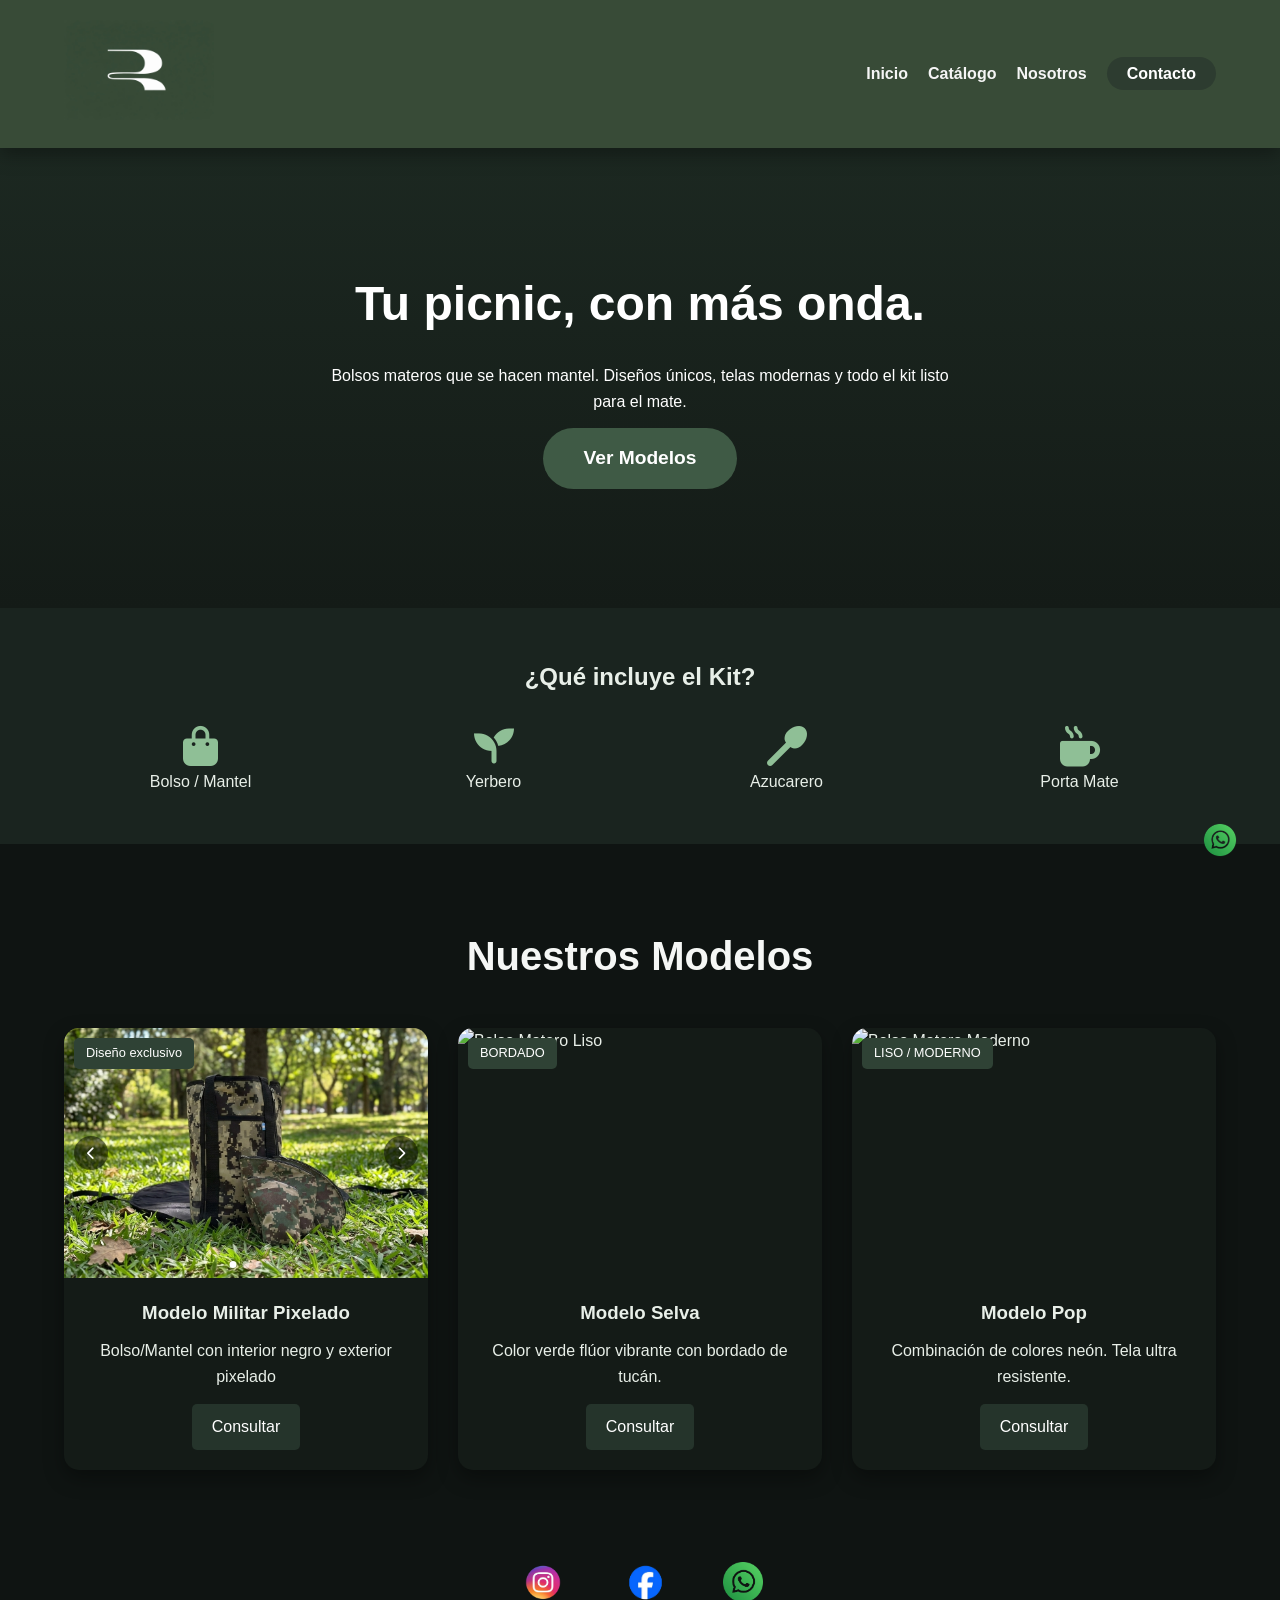
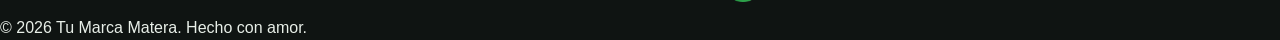
==== index.html @ 021b2798 "cambios de zoom" ====
﻿<!DOCTYPE html>
<html lang="es">
<head>
    <meta charset="UTF-8">
    <meta name="viewport" content="width=device-width, initial-scale=1.0">
    <title>Ruma | Diseño que acompapña ✨</title>
    <link rel="stylesheet" href="style.css">
    <link rel="icon" type="image/jpeg" href="img/RumaLogoCorto.jpeg">
    <link rel="stylesheet" href="https://cdnjs.cloudflare.com/ajax/libs/font-awesome/6.0.0/css/all.min.css">
</head>
<body>

    <!-- NAVBAR -->
    <nav class="navbar">
        <div class="logo"><img src="img/RumaLogoCorto.jpeg" alt="Ruma Logo"></div>
        <ul class="nav-links">
            <li><a href="#inicio">Inicio</a></li>
            <li><a href="#catalogo">Catálogo</a></li>
            <li><a href="nosotros.html">Nosotros</a></li>
            <li><a href="https://wa.me/5493834251613" class="btn-contact" target="_blank">Contacto</a></li>
        </ul>
    </nav>

    <!-- HERO -->
    <header id="inicio" class="hero">
        <div class="hero-content">
            <h1>Tu picnic, con más onda.</h1>
            <p>Bolsos materos que se hacen mantel. Diseños únicos, telas modernas y todo el kit listo para el mate.</p>
            <a href="#catalogo" class="btn-main">Ver Modelos</a>
           
        </div>
    </header>

    <!-- KIT INFO -->
    <section class="kit-info">
        <h2>¿Qué incluye el Kit?</h2>
        <div class="kit-grid">
            <div class="kit-item"><i class="fas fa-shopping-bag"></i><p>Bolso / Mantel</p></div>
            <div class="kit-item"><i class="fas fa-seedling"></i><p>Yerbero</p></div>
            <div class="kit-item"><i class="fas fa-spoon"></i><p>Azucarero</p></div>
            <div class="kit-item"><i class="fas fa-mug-hot"></i><p>Porta Mate</p></div>
        </div>
    </section>

    <!-- CATÁLOGO -->
    <section id="catalogo" class="catalog">
        <h2 class="section-title">Nuestros Modelos</h2>
        <div class="product-grid">
            
            <!-- PRODUCTO 1 -->
            <div class="card" data-detail="[Agrega aquí la información detallada del Modelo Aurora: medidas, materiales, colores, tiempos de entrega, etc.]">
                <div class="card-img card-slider" data-slider>
                    <div class="slider-track">
                         <img src="img/Gemini_Generated_Image_e2fsyye2fsyye2fs.png" alt="Detalle del modelo Aurora">
                        <img src="img/accesoriosBAn.jpeg" alt="Accesorios del modelo Aurora">
                        <img src="img/bolsoAccesoriosBan.jpeg" alt="Bolso con accesorios Aurora">

                     </div>
                    <button type="button" class="slider-btn slider-prev" aria-label="Imagen anterior">
                        <i class="fas fa-chevron-left" aria-hidden="true"></i>
                    </button>
                    <button type="button" class="slider-btn slider-next" aria-label="Siguiente imagen">
                        <i class="fas fa-chevron-right" aria-hidden="true"></i>
                    </button>
                    <div class="slider-dots" aria-hidden="true"></div>
                    <span class="tag">Diseño exclusivo </span>
                </div>
                <div class="card-info">
                    <h3>Modelo Militar Pixelado</h3>
                    <p>Bolso/Mantel con interior negro y exterior pixelado </p>
                    <a href="https://wa.me/5493834251613?text=Hola! Quiero info del Modelo Aurora" 
                       class="btn-card" target="_blank">Consultar</a>
                </div>
            </div>

            <!-- PRODUCTO 2 -->
            <div class="card" data-detail="[Agrega aquí la información detallada del Modelo Selva: medidas, materiales, colores, tiempos de entrega, etc.]">
                <div class="card-img">
                    <img src="tu-foto-2.jpg" alt="Bolso Matero Liso">
                    <span class="tag">BORDADO</span>
                </div>
                <div class="card-info">
                    <h3>Modelo Selva</h3>
                    <p>Color verde flúor vibrante con bordado de tucán.</p>
                    <a href="https://wa.me/5493834251613?text=Hola! Quiero info del Modelo Selva" 
                       class="btn-card" target="_blank">Consultar</a>
                </div>
            </div>

            <!-- PRODUCTO 3 -->
            <div class="card" data-detail="[Agrega aquí la información detallada del Modelo Pop: medidas, materiales, colores, tiempos de entrega, etc.]">
                <div class="card-img">
                    <img src="tu-foto-3.jpg" alt="Bolso Matero Moderno">
                    <span class="tag">LISO / MODERNO</span>
                </div>
                <div class="card-info">
                    <h3>Modelo Pop</h3>
                    <p>Combinación de colores neón. Tela ultra resistente.</p>
                    <a href="https://wa.me/5493834251613?text=Hola! Quiero info sobre su stock disponible" 
                       class="btn-card" target="_blank">Consultar</a>
                </div>
            </div>

        </div>
    </section>



    <!-- FOOTER -->
    <footer>
        <div class="social-links">
            <a href="#"><img class="instagram-icon" src="img/Instagram-removebg-preview.png" alt="Instagram"></a>
            <a href="https://www.facebook.com/share/1GMCWNMQ23/" target="_blank"><img class="facebook-icon" src="img/facebooklogo-removebg-preview.png" alt="Facebook"></a>
            <a href="https://wa.me/5493834251613" target="_blank">
                <img class="whatsapp-icon" src="img/whatsapp_logo_icon_186881-removebg-preview.png" alt="WhatsApp">
            </a>
        </div>
        <p>&copy; 2026 Tu Marca Matera. Hecho con amor.</p>
    </footer>

    <!-- WHATSAPP FLOTANTE -->
    <a href="https://wa.me/5493834251613" class="whatsapp-float" target="_blank">
        <img src="img/whatsapp_logo_icon_186881-removebg-preview.png" alt="WhatsApp">
    </a>

    <!-- MODAL CATÁLOGO -->
    <div id="catalogModal" class="catalog-modal" aria-hidden="true">
        <div class="catalog-modal-dialog" role="dialog" aria-modal="true" aria-labelledby="catalogModalTitle">
            <button type="button" class="catalog-modal-close" id="catalogModalClose" aria-label="Cerrar visor">
                <i class="fas fa-times" aria-hidden="true"></i>
            </button>

            <div class="catalog-modal-gallery">
                <button type="button" class="modal-nav modal-prev" id="modalPrev" aria-label="Imagen anterior">
                    <i class="fas fa-chevron-left" aria-hidden="true"></i>
                </button>

                <div class="modal-image-frame" id="modalImageFrame">
                    <img id="modalMainImage" src="" alt="">
                </div>

                <button type="button" class="modal-nav modal-next" id="modalNext" aria-label="Siguiente imagen">
                    <i class="fas fa-chevron-right" aria-hidden="true"></i>
                </button>
            </div>

            <div class="modal-thumbs" id="modalThumbs"></div>

            <div class="catalog-modal-info">
                <h3 id="catalogModalTitle"></h3>
                <p id="catalogModalDesc"></p>
                <p id="catalogModalDetail" class="modal-detail-text"></p>
            </div>
        </div>
    </div>

    <script src="script.js"></script>
</body>
</html>
---- style.css ----
/* Variables de Color (Cámbialas según tu logo) */
:root {
    --primario: #8fbf96;
    --secundario: #384b37;
    --oscuro: #0f1412;
    --blanco: #f5f7f5;
    --verdeClarito: #223128;
    --texto: #e8efe8;
    --muted: #b6c3b7;
    --borde: #2a3a30;
}

.social-links img.facebook-icon {
    width: 65px;
    height: 65px;
}
.social-links img.instagram-icon {
    width: 50px;
    height: 50px;
}
.social-links img.whatsapp-icon {
    width: 40px;
    height: 40px;
}


* {
    margin: 0;
    padding: 0;
    box-sizing: border-box;
    font-family: 'Segoe UI', Tahoma, Geneva, Verdana, sans-serif;
    scroll-behavior: smooth;
}

body {
    background-color: #0f1412;
    color: var(--texto);
    line-height: 1.6;
    animation: page-fade 0.6s ease-out;
}

/* Navegación */
.navbar {
    display: flex;
    justify-content: space-between;
    align-items: center;
    padding: 20px 5%;
    background: #384b37;
    box-shadow: 0 6px 18px rgba(0,0,0,0.35);
    position: sticky;
    top: 0;
    z-index: 1000;
    animation: slide-down 0.6s ease-out;
    transition: transform 0.3s ease, opacity 0.3s ease;
}

.navbar.nav-hidden {
    transform: translateY(-120%);
    opacity: 0;
}
.logo img {
    height: 100px;
    width: auto;
}

.nav-links {
    list-style: none;
    display: flex;
    gap: 20px;
}

.nav-links a {
    text-decoration: none;
    color: #f5f5f5;
    font-weight: bold;
    transition: color 0.2s ease, transform 0.2s ease;
}

.nav-links a:hover {
    color: #ffffff;
    transform: translateY(-2px);
}

.btn-contact {
    background: #2d3c30;
    color: #ffffff !important;
    padding: 8px 20px;
    border-radius: 20px;
    transition: transform 0.2s ease, box-shadow 0.2s ease;
}

.btn-contact:hover {
    transform: translateY(-2px);
    box-shadow: 0 8px 18px rgba(0,0,0,0.35);
}

/* Hero Section */
.hero {
    position: relative;
    height: 55vh;
    min-height: 320px;
    max-height: 460px;
    background: linear-gradient(180deg, #1c2821 0%, #141b17 100%);
    display: flex;
    align-items: center;
    justify-content: center;
    text-align: center;
    color: white;
    overflow: hidden;
}

.hero h1 { font-size: 3rem; margin-bottom: 20px; }

.hero-content {
    position: relative;
    z-index: 1;
    max-width: 760px;
    padding: 0 5%;
    animation: fade-up 0.8s ease-out;
}

.btn-main {
    display: inline-block;
    padding: 15px 40px;
    background: #3f5a45;
    color: #ffffff;
    text-decoration: none;
    border-radius: 50px;
    font-weight: bold;
    font-size: 1.2rem;
    margin-top: 14px;
    transition: transform 0.2s ease, box-shadow 0.2s ease;
}

.btn-main:hover {
    transform: translateY(-2px);
    box-shadow: 0 10px 24px rgba(0,0,0,0.4);
}

/* Kit Info */
.kit-info {
    padding: 50px 5%;
    text-align: center;
    background: #1a241f;
    animation: fade-up 0.8s ease-out;
}

.kit-grid {
    display: grid;
    grid-template-columns: repeat(auto-fit, minmax(150px, 1fr));
    gap: 20px;
    margin-top: 30px;
}

.kit-item i {
    font-size: 2.5rem;
    color: var(--primario);
}

/* Catálogo (Cards) */
.catalog { padding: 80px 5%; }
.section-title { text-align: center; margin-bottom: 40px; font-size: 2.5rem; color: var(--blanco); }

.product-grid {
    display: grid;
    grid-template-columns: repeat(auto-fit, minmax(280px, 1fr));
    gap: 30px;
}

.card {
    background: #141b17;
    border-radius: 15px;
    overflow: hidden;
    box-shadow: 0 8px 20px rgba(0,0,0,0.35);
    transition: transform 0.3s, box-shadow 0.3s;
    animation: fade-up 0.7s ease-out;
}


.card:hover {
    transform: translateY(-10px);
    box-shadow: 0 12px 28px rgba(0,0,0,0.4);
}

.card-img { position: relative; height: 250px; }
.card-img img { width: 100%; height: 100%; object-fit: cover; }

.card-slider {
    overflow: hidden;
}

.slider-track {
    display: flex;
    width: 100%;
    height: 100%;
    transition: transform 0.35s ease;
}

.slider-track img {
    flex: 0 0 100%;
    width: 100%;
    height: 100%;
    object-fit: cover;
    user-select: none;
    -webkit-user-drag: none;
}

.slider-btn {
    position: absolute;
    top: 50%;
    transform: translateY(-50%);
    width: 34px;
    height: 34px;
    border: none;
    border-radius: 50%;
    background: rgba(0, 0, 0, 0.5);
    color: #ffffff;
    display: flex;
    align-items: center;
    justify-content: center;
    cursor: pointer;
    z-index: 2;
    transition: background 0.2s ease, transform 0.2s ease;
}

.slider-btn:hover {
    background: rgba(0, 0, 0, 0.72);
    transform: translateY(-50%) scale(1.04);
}

.slider-prev {
    left: 10px;
}

.slider-next {
    right: 10px;
}

.slider-dots {
    position: absolute;
    left: 50%;
    bottom: 10px;
    transform: translateX(-50%);
    display: flex;
    gap: 6px;
    z-index: 2;
}

.slider-dot {
    width: 7px;
    height: 7px;
    border-radius: 50%;
    border: none;
    background: rgba(255, 255, 255, 0.45);
    padding: 0;
    cursor: pointer;
}

.slider-dot.is-active {
    background: #ffffff;
}

.tag {
    position: absolute;
    top: 10px;
    left: 10px;
    background: #2f4235;
    color: white;
    padding: 5px 12px;
    font-size: 0.8rem;
    border-radius: 5px;
}

.card-info { padding: 20px; text-align: center; }
.card-info h3 { margin-bottom: 10px; }

.btn-card {
    display: inline-block;
    margin-top: 15px;
    padding: 10px 20px;
    background: #25342b;
    color: white;
    text-decoration: none;
    border-radius: 5px;
    transition: transform 0.2s ease, box-shadow 0.2s ease;
}

.btn-card:hover {
    transform: translateY(-2px);
    box-shadow: 0 8px 18px rgba(0,0,0,0.35);
}

/* WhatsApp Flotante */
.whatsapp-float {
    position: fixed;
    bottom: 20px;
    right: 20px;
    background: transparent;
    color: white;
    width: 80px;
    height: 80px;
    border-radius: 50px;
    display: flex;
    align-items: center;
    justify-content: center;
    font-size: 30px;
    box-shadow: none;
    z-index: 1000;
    transition: transform 0.2s ease, box-shadow 0.2s ease;
}

.social-links {
    display: flex;
    gap: 45px;
    align-items: center;
    justify-content: center;
}

.social-links img {
    width: 30px;
    height: 30px;
    object-fit: contain;
    display: block;
}

.whatsapp-float img {
    width: 32px;
    height: 32px;
    object-fit: contain;
    display: block;
}

.whatsapp-float:hover {
    transform: translateY(-2px);
    box-shadow: none;
}

/* Modal Catalogo */
.catalog-modal {
    position: fixed;
    inset: 0;
    background: rgba(9, 12, 10, 0.84);
    display: none;
    align-items: center;
    justify-content: center;
    padding: 18px;
    z-index: 3000;
}

.catalog-modal.open {
    display: flex;
}

.catalog-modal-dialog {
    position: relative;
    width: min(980px, 96vw);
    max-height: 92vh;
    overflow-y: auto;
    background: #141b17;
    border: 1px solid rgba(255, 255, 255, 0.08);
    border-radius: 16px;
    padding: 16px 16px 20px;
    box-shadow: 0 18px 42px rgba(0, 0, 0, 0.48);
}

.catalog-modal-close {
    position: absolute;
    right: 12px;
    top: 12px;
    width: 34px;
    height: 34px;
    border: none;
    border-radius: 50%;
    background: rgba(0, 0, 0, 0.5);
    color: #fff;
    cursor: pointer;
    z-index: 5;
}

.catalog-modal-gallery {
    position: relative;
    display: flex;
    align-items: center;
    justify-content: center;
    gap: 10px;
}

.modal-image-frame {
    width: 100%;
    height: min(58vh, 560px);
    border-radius: 12px;
    overflow: hidden;
    background: #0f1412;
    display: flex;
    align-items: center;
    justify-content: center;
    cursor: zoom-in;
}

.modal-image-frame img {
    width: 100%;
    height: 100%;
    object-fit: contain;
    transition: transform 0.2s ease;
    transform-origin: center center;
    transform: translate(0px, 0px) scale(1);
    user-select: none;
    -webkit-user-drag: none;
}

.modal-image-frame.zoomed {
    cursor: zoom-out;
}

.modal-image-frame.zoomed img {
    transform: translate(var(--zoom-x, 0px), var(--zoom-y, 0px)) scale(var(--zoom-level, 3));
}

.modal-nav {
    position: absolute;
    top: 50%;
    transform: translateY(-50%);
    width: 38px;
    height: 38px;
    border: none;
    border-radius: 50%;
    background: rgba(0, 0, 0, 0.52);
    color: #fff;
    cursor: pointer;
    z-index: 3;
}

.modal-prev {
    left: 10px;
}

.modal-next {
    right: 10px;
}

.modal-thumbs {
    margin-top: 12px;
    display: flex;
    gap: 8px;
    overflow-x: auto;
    padding-bottom: 2px;
}

.modal-thumb {
    border: 1px solid transparent;
    padding: 0;
    border-radius: 8px;
    overflow: hidden;
    background: #1f2a22;
    cursor: pointer;
    min-width: 68px;
}

.modal-thumb img {
    width: 68px;
    height: 52px;
    object-fit: cover;
    display: block;
}

.modal-thumb.is-active {
    border-color: var(--primario);
}

.catalog-modal-info {
    margin-top: 14px;
}

.catalog-modal-info h3 {
    color: var(--blanco);
    margin-bottom: 8px;
}

.catalog-modal-info p {
    color: var(--muted);
    margin-bottom: 8px;
}

.modal-detail-text {
    background: #1b261f;
    border: 1px dashed rgba(255, 255, 255, 0.18);
    border-radius: 10px;
    padding: 12px;
}

/* Responsive */
@media (max-width: 768px) {
    .navbar {
        flex-direction: column;
        gap: 12px;
        padding: 14px 5%;
    }

    .nav-links {
        display: flex;
        flex-wrap: wrap;
        justify-content: center;
        gap: 10px;
    }

    .nav-links a {
        font-size: 0.95rem;
    }

    .hero {
        height: 42vh;
        min-height: 250px;
        max-height: 340px;
    }

    .hero h1 { font-size: 2rem; }

    .hero p {
        font-size: 1rem;
    }


    .btn-main {
        padding: 12px 26px;
        font-size: 1rem;
    }

    .kit-info {
        padding: 40px 5%;
    }

    .kit-grid {
        grid-template-columns: repeat(2, minmax(120px, 1fr));
    }

    .catalog {
        padding: 60px 5%;
    }

    .section-title {
        font-size: 2rem;
        margin-bottom: 28px;
    }

    .product-grid {
        grid-template-columns: 1fr;
        gap: 22px;
    }

    .card-img {
        height: 220px;
    }

    .slider-btn {
        width: 30px;
        height: 30px;
    }

    .whatsapp-float {
        width: 54px;
        height: 54px;
        font-size: 26px;
        bottom: 16px;
        right: 16px;
    }

    .modal-image-frame {
        height: min(44vh, 360px);
    }

    .modal-nav {
        width: 32px;
        height: 32px;
    }

    .catalog-modal-dialog {
        padding: 14px 12px 16px;
    }
}

/* Nosotros */
.about-page {
    max-width: 1000px;
    margin: 40px auto 80px;
    padding: 0 5%;
}

.about-hero {
    text-align: center;
    margin-bottom: 40px;
}

.about-hero h1 {
    font-size: 2.5rem;
    margin-bottom: 12px;
}

.about-section {
    background: #141b17;
    border-radius: 14px;
    box-shadow: 0 8px 20px rgba(0, 0, 0, 0.35);
    padding: 28px;
    margin-bottom: 24px;
    animation: fade-up 0.7s ease-out;
}

.about-section h2 {
    margin-bottom: 10px;
    color: var(--primario);
}

.about-placeholder {
    color: var(--muted);
    font-style: italic;
}

.about-values {
    display: grid;
    grid-template-columns: repeat(auto-fit, minmax(220px, 1fr));
    gap: 14px;
    margin-top: 14px;
}

.about-value-card {
    background: #1b261f;
    border-radius: 10px;
    padding: 16px;
    transition: transform 0.2s ease, box-shadow 0.2s ease;
}

.about-value-card:hover {
    transform: translateY(-4px);
    box-shadow: 0 8px 18px rgba(0,0,0,0.35);
}

.about-cta {
    text-align: center;
    margin-top: 14px;
}

@media (max-width: 768px) {
    .about-hero h1 {
        font-size: 2rem;
    }

    .about-section {
        padding: 20px;
    }

    .about-values {
        grid-template-columns: 1fr;
    }
}

@media (max-width: 420px) {
    .nav-links {
        flex-direction: column;
        align-items: center;
    }

    .hero h1 {
        font-size: 1.7rem;
    }

    .section-title {
        font-size: 1.7rem;
    }

    .kit-grid {
        grid-template-columns: 1fr;
    }

    .card-img {
        height: 200px;
    }

    .slider-btn {
        width: 28px;
        height: 28px;
    }

    .btn-card {
        width: 100%;
    }

    .btn-contact {
        width: 100%;
        text-align: center;
    }
}

@keyframes fade-up {
    0% { opacity: 0; transform: translateY(16px); }
    100% { opacity: 1; transform: translateY(0); }
}

@keyframes page-fade {
    0% { opacity: 0; }
    100% { opacity: 1; }
}

@keyframes slide-down {
    0% { opacity: 0; transform: translateY(-12px); }
    100% { opacity: 1; transform: translateY(0); }
}
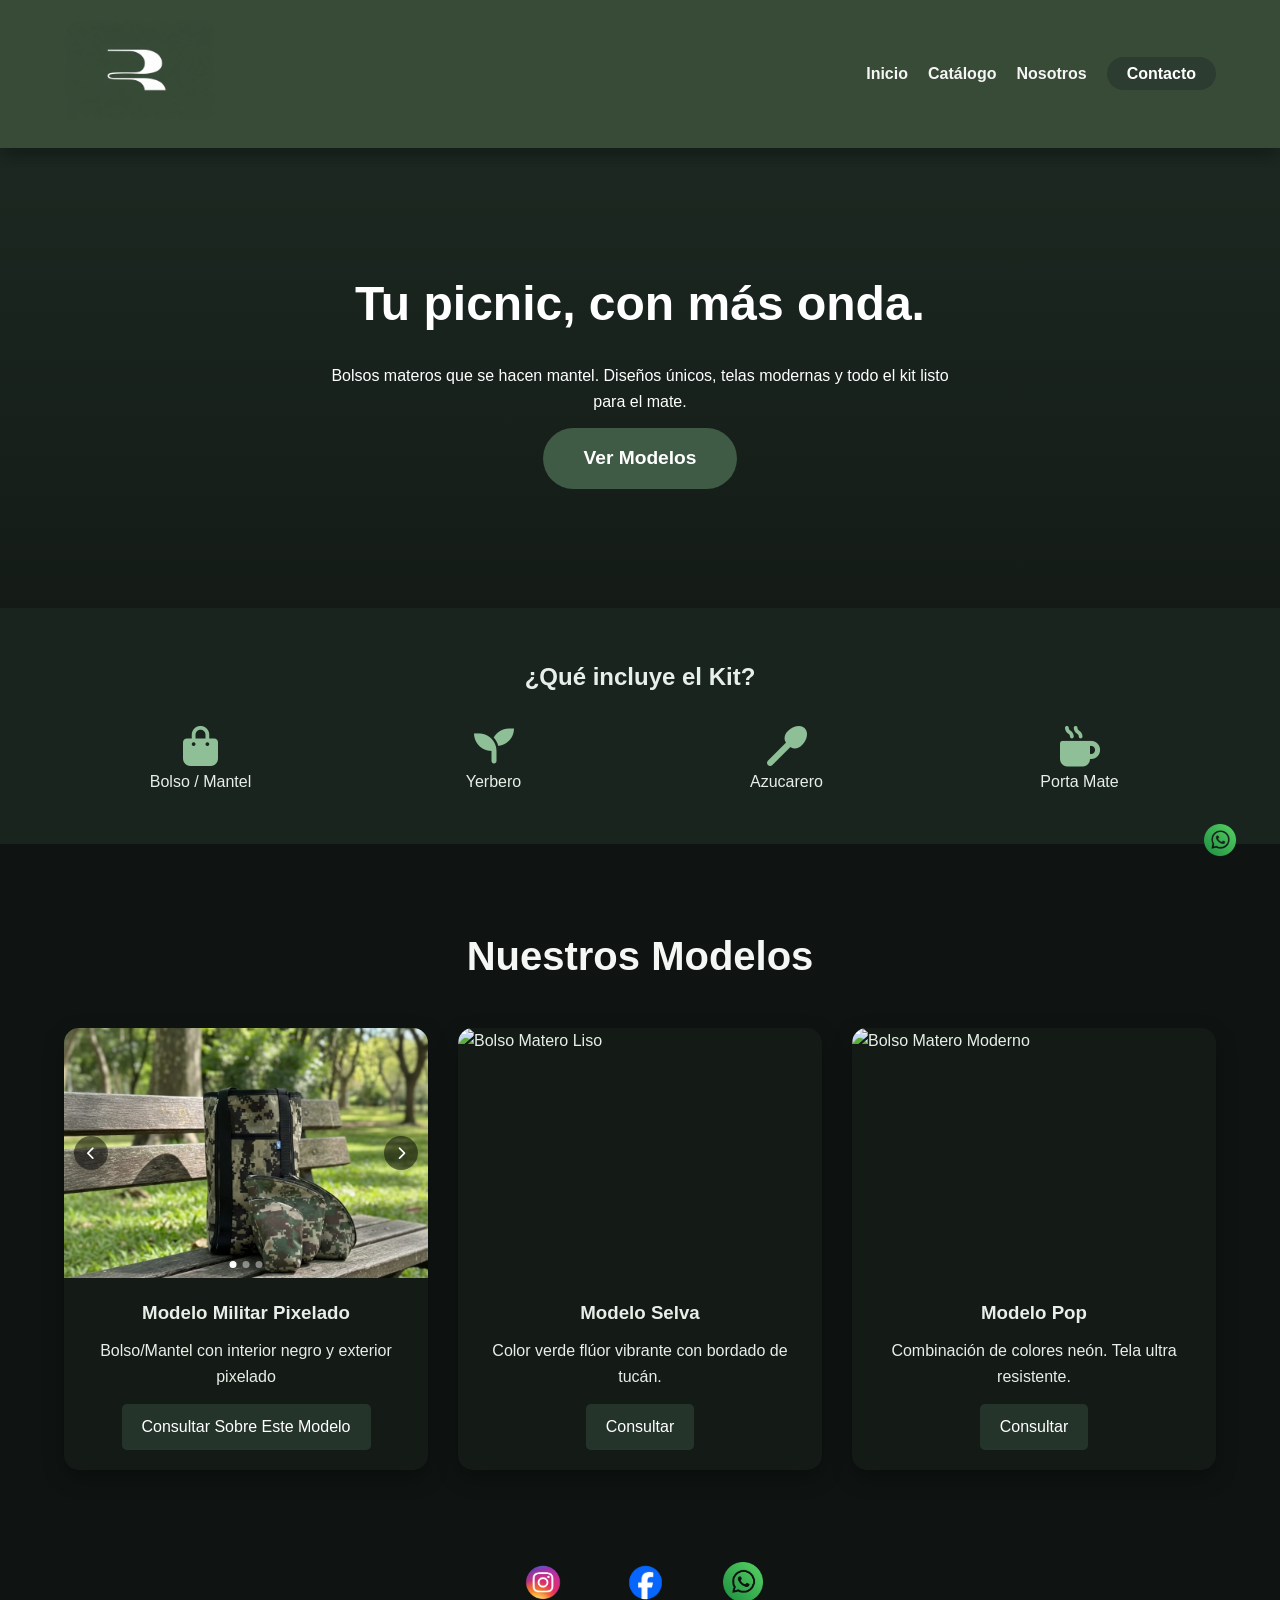
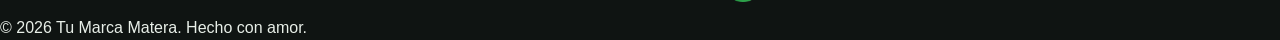
==== commit e023d784: "m" ====
--- a/index.html
+++ b/index.html
@@ -51,9 +51,9 @@
             <div class="card" data-detail="[Agrega aquí la información detallada del Modelo Aurora: medidas, materiales, colores, tiempos de entrega, etc.]">
                 <div class="card-img card-slider" data-slider>
                     <div class="slider-track">
-                         <img src="img/Gemini_Generated_Image_e2fsyye2fsyye2fs.png" alt="Detalle del modelo Aurora">
+                         <img src="img/bolsoAccesoriosBan.jpeg" alt="Bolso con accesorios Aurora">
+                          <img src="img/Gemini_Generated_Image_e2fsyye2fsyye2fs.png" alt="Detalle del modelo Aurora">
                         <img src="img/accesoriosBAn.jpeg" alt="Accesorios del modelo Aurora">
-                        <img src="img/bolsoAccesoriosBan.jpeg" alt="Bolso con accesorios Aurora">
 
                      </div>
                     <button type="button" class="slider-btn slider-prev" aria-label="Imagen anterior">
@@ -63,13 +63,12 @@
                         <i class="fas fa-chevron-right" aria-hidden="true"></i>
                     </button>
                     <div class="slider-dots" aria-hidden="true"></div>
-                    <span class="tag">Diseño exclusivo </span>
                 </div>
                 <div class="card-info">
                     <h3>Modelo Militar Pixelado</h3>
                     <p>Bolso/Mantel con interior negro y exterior pixelado </p>
-                    <a href="https://wa.me/5493834251613?text=Hola! Quiero info del Modelo Aurora" 
-                       class="btn-card" target="_blank">Consultar</a>
+                    <a href="https://wa.me/5493834251613?text=Hola! Quiero info del Modelo Pixeleado Militar" 
+                       class="btn-card" target="_blank">Consultar Sobre Este Modelo</a>
                 </div>
             </div>
 
@@ -77,7 +76,6 @@
             <div class="card" data-detail="[Agrega aquí la información detallada del Modelo Selva: medidas, materiales, colores, tiempos de entrega, etc.]">
                 <div class="card-img">
                     <img src="tu-foto-2.jpg" alt="Bolso Matero Liso">
-                    <span class="tag">BORDADO</span>
                 </div>
                 <div class="card-info">
                     <h3>Modelo Selva</h3>
@@ -91,7 +89,6 @@
             <div class="card" data-detail="[Agrega aquí la información detallada del Modelo Pop: medidas, materiales, colores, tiempos de entrega, etc.]">
                 <div class="card-img">
                     <img src="tu-foto-3.jpg" alt="Bolso Matero Moderno">
-                    <span class="tag">LISO / MODERNO</span>
                 </div>
                 <div class="card-info">
                     <h3>Modelo Pop</h3>
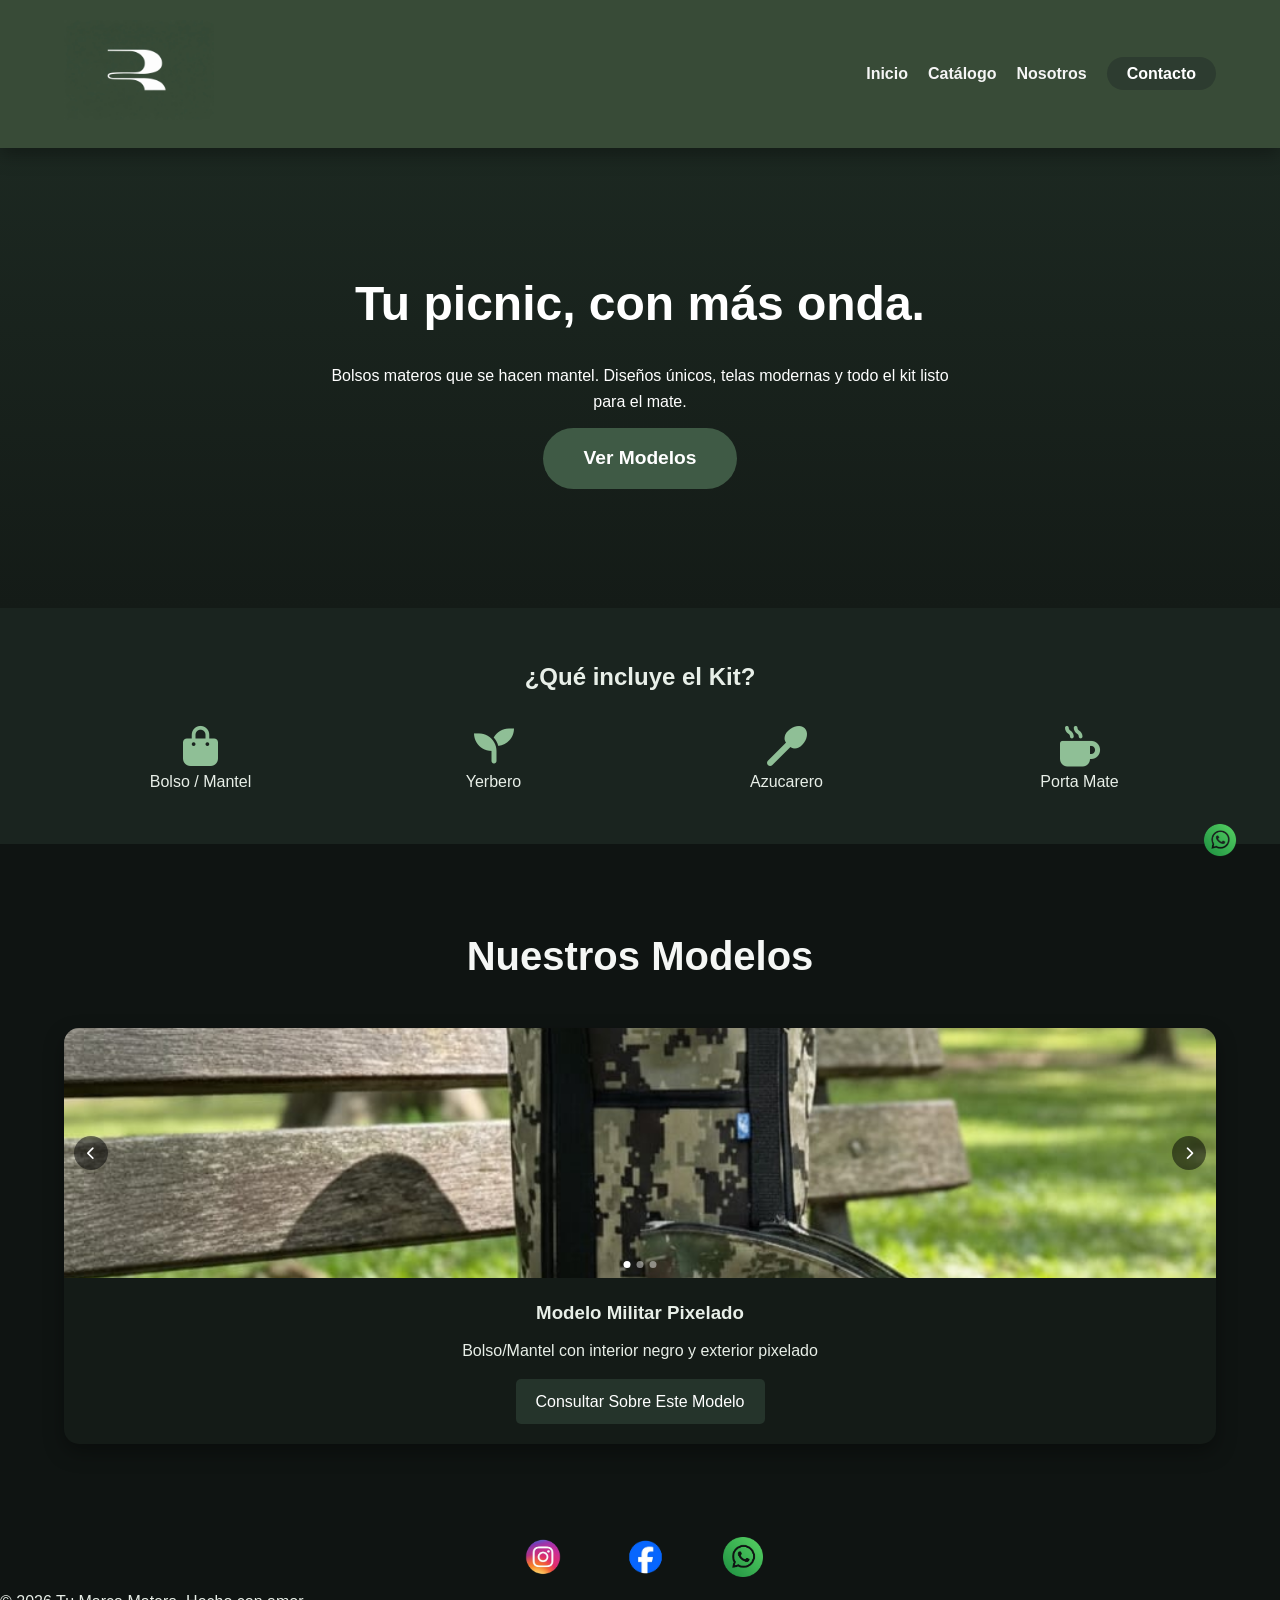
==== commit 534e9689: "elimine profucto 3 y 2" ====
--- a/index.html
+++ b/index.html
@@ -72,32 +72,6 @@
                 </div>
             </div>
 
-            <!-- PRODUCTO 2 -->
-            <div class="card" data-detail="[Agrega aquí la información detallada del Modelo Selva: medidas, materiales, colores, tiempos de entrega, etc.]">
-                <div class="card-img">
-                    <img src="tu-foto-2.jpg" alt="Bolso Matero Liso">
-                </div>
-                <div class="card-info">
-                    <h3>Modelo Selva</h3>
-                    <p>Color verde flúor vibrante con bordado de tucán.</p>
-                    <a href="https://wa.me/5493834251613?text=Hola! Quiero info del Modelo Selva" 
-                       class="btn-card" target="_blank">Consultar</a>
-                </div>
-            </div>
-
-            <!-- PRODUCTO 3 -->
-            <div class="card" data-detail="[Agrega aquí la información detallada del Modelo Pop: medidas, materiales, colores, tiempos de entrega, etc.]">
-                <div class="card-img">
-                    <img src="tu-foto-3.jpg" alt="Bolso Matero Moderno">
-                </div>
-                <div class="card-info">
-                    <h3>Modelo Pop</h3>
-                    <p>Combinación de colores neón. Tela ultra resistente.</p>
-                    <a href="https://wa.me/5493834251613?text=Hola! Quiero info sobre su stock disponible" 
-                       class="btn-card" target="_blank">Consultar</a>
-                </div>
-            </div>
-
         </div>
     </section>
 
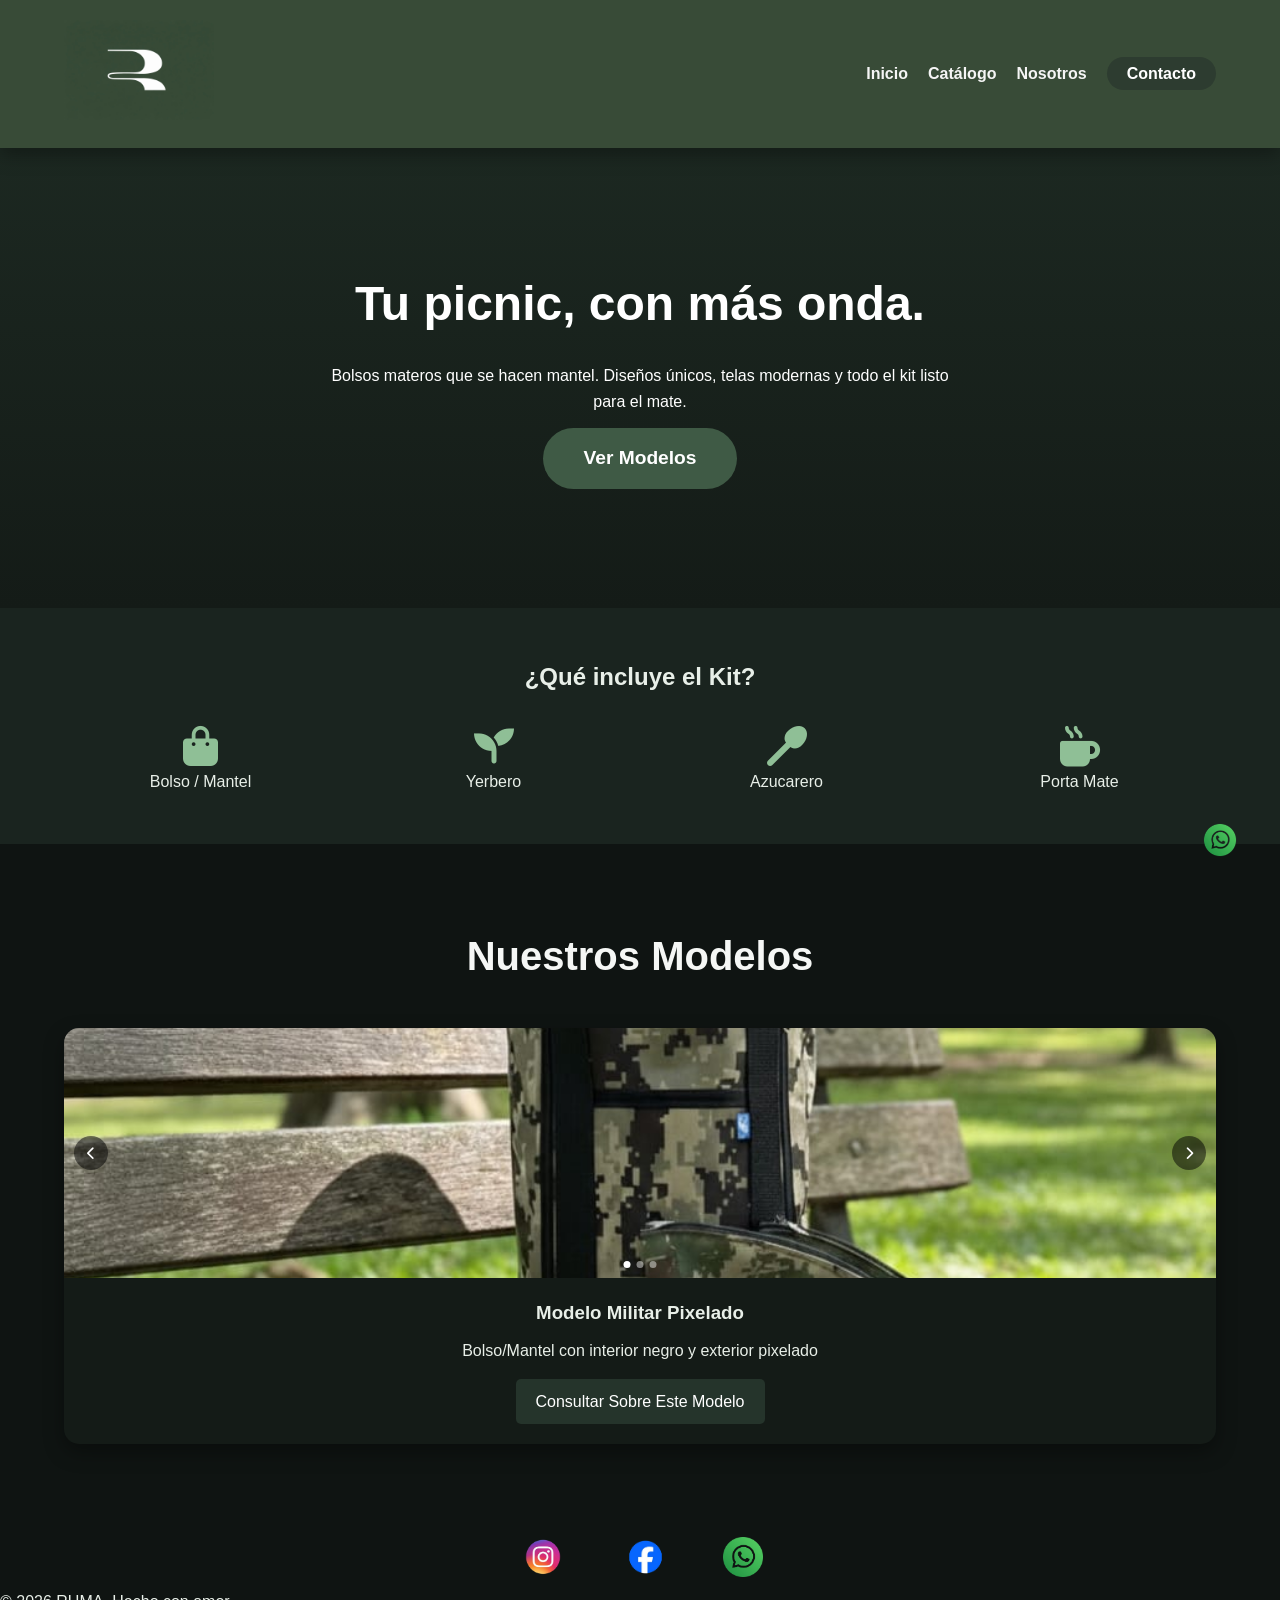
==== commit 2940a825: "mejoras de ortografia" ====
--- a/index.html
+++ b/index.html
@@ -3,7 +3,7 @@
 <head>
     <meta charset="UTF-8">
     <meta name="viewport" content="width=device-width, initial-scale=1.0">
-    <title>Ruma | Diseño que acompapña ✨</title>
+    <title>Ruma | Diseño que acompaña ✨</title>
     <link rel="stylesheet" href="style.css">
     <link rel="icon" type="image/jpeg" href="img/RumaLogoCorto.jpeg">
     <link rel="stylesheet" href="https://cdnjs.cloudflare.com/ajax/libs/font-awesome/6.0.0/css/all.min.css">
@@ -27,7 +27,6 @@
             <h1>Tu picnic, con más onda.</h1>
             <p>Bolsos materos que se hacen mantel. Diseños únicos, telas modernas y todo el kit listo para el mate.</p>
             <a href="#catalogo" class="btn-main">Ver Modelos</a>
-           
         </div>
     </header>
 
@@ -46,16 +45,13 @@
     <section id="catalogo" class="catalog">
         <h2 class="section-title">Nuestros Modelos</h2>
         <div class="product-grid">
-            
-            <!-- PRODUCTO 1 -->
-            <div class="card" data-detail="[Agrega aquí la información detallada del Modelo Aurora: medidas, materiales, colores, tiempos de entrega, etc.]">
+            <div class="card" data-detail="Diseño moderno y reforzado">
                 <div class="card-img card-slider" data-slider>
                     <div class="slider-track">
-                         <img src="img/bolsoAccesoriosBan.jpeg" alt="Bolso con accesorios Aurora">
-                          <img src="img/Gemini_Generated_Image_e2fsyye2fsyye2fs.png" alt="Detalle del modelo Aurora">
+                        <img src="img/bolsoAccesoriosBan.jpeg" alt="Bolso con accesorios Aurora">
+                        <img src="img/Gemini_Generated_Image_e2fsyye2fsyye2fs.png" alt="Detalle del modelo Aurora">
                         <img src="img/accesoriosBAn.jpeg" alt="Accesorios del modelo Aurora">
-
-                     </div>
+                    </div>
                     <button type="button" class="slider-btn slider-prev" aria-label="Imagen anterior">
                         <i class="fas fa-chevron-left" aria-hidden="true"></i>
                     </button>
@@ -66,27 +62,24 @@
                 </div>
                 <div class="card-info">
                     <h3>Modelo Militar Pixelado</h3>
-                    <p>Bolso/Mantel con interior negro y exterior pixelado </p>
-                    <a href="https://wa.me/5493834251613?text=Hola! Quiero info del Modelo Pixeleado Militar" 
+                    <p>Bolso/Mantel con interior negro y exterior pixelado</p>
+                    <a href="https://wa.me/5493834251613?text=Hola! Quiero info del Modelo Pixeleado Militar"
                        class="btn-card" target="_blank">Consultar Sobre Este Modelo</a>
                 </div>
             </div>
-
         </div>
     </section>
-
-
 
     <!-- FOOTER -->
     <footer>
         <div class="social-links">
-            <a href="#"><img class="instagram-icon" src="img/Instagram-removebg-preview.png" alt="Instagram"></a>
+            <a href="https://www.instagram.com/ruma_creaciones_?igsh=MXYwbjlsYTNyNzRvYQ==" target="_blank"><img class="instagram-icon" src="img/Instagram-removebg-preview.png" alt="Instagram"></a>
             <a href="https://www.facebook.com/share/1GMCWNMQ23/" target="_blank"><img class="facebook-icon" src="img/facebooklogo-removebg-preview.png" alt="Facebook"></a>
             <a href="https://wa.me/5493834251613" target="_blank">
                 <img class="whatsapp-icon" src="img/whatsapp_logo_icon_186881-removebg-preview.png" alt="WhatsApp">
             </a>
         </div>
-        <p>&copy; 2026 Tu Marca Matera. Hecho con amor.</p>
+        <p>&copy; 2026 RUMA. Hecho con amor.</p>
     </footer>
 
     <!-- WHATSAPP FLOTANTE -->
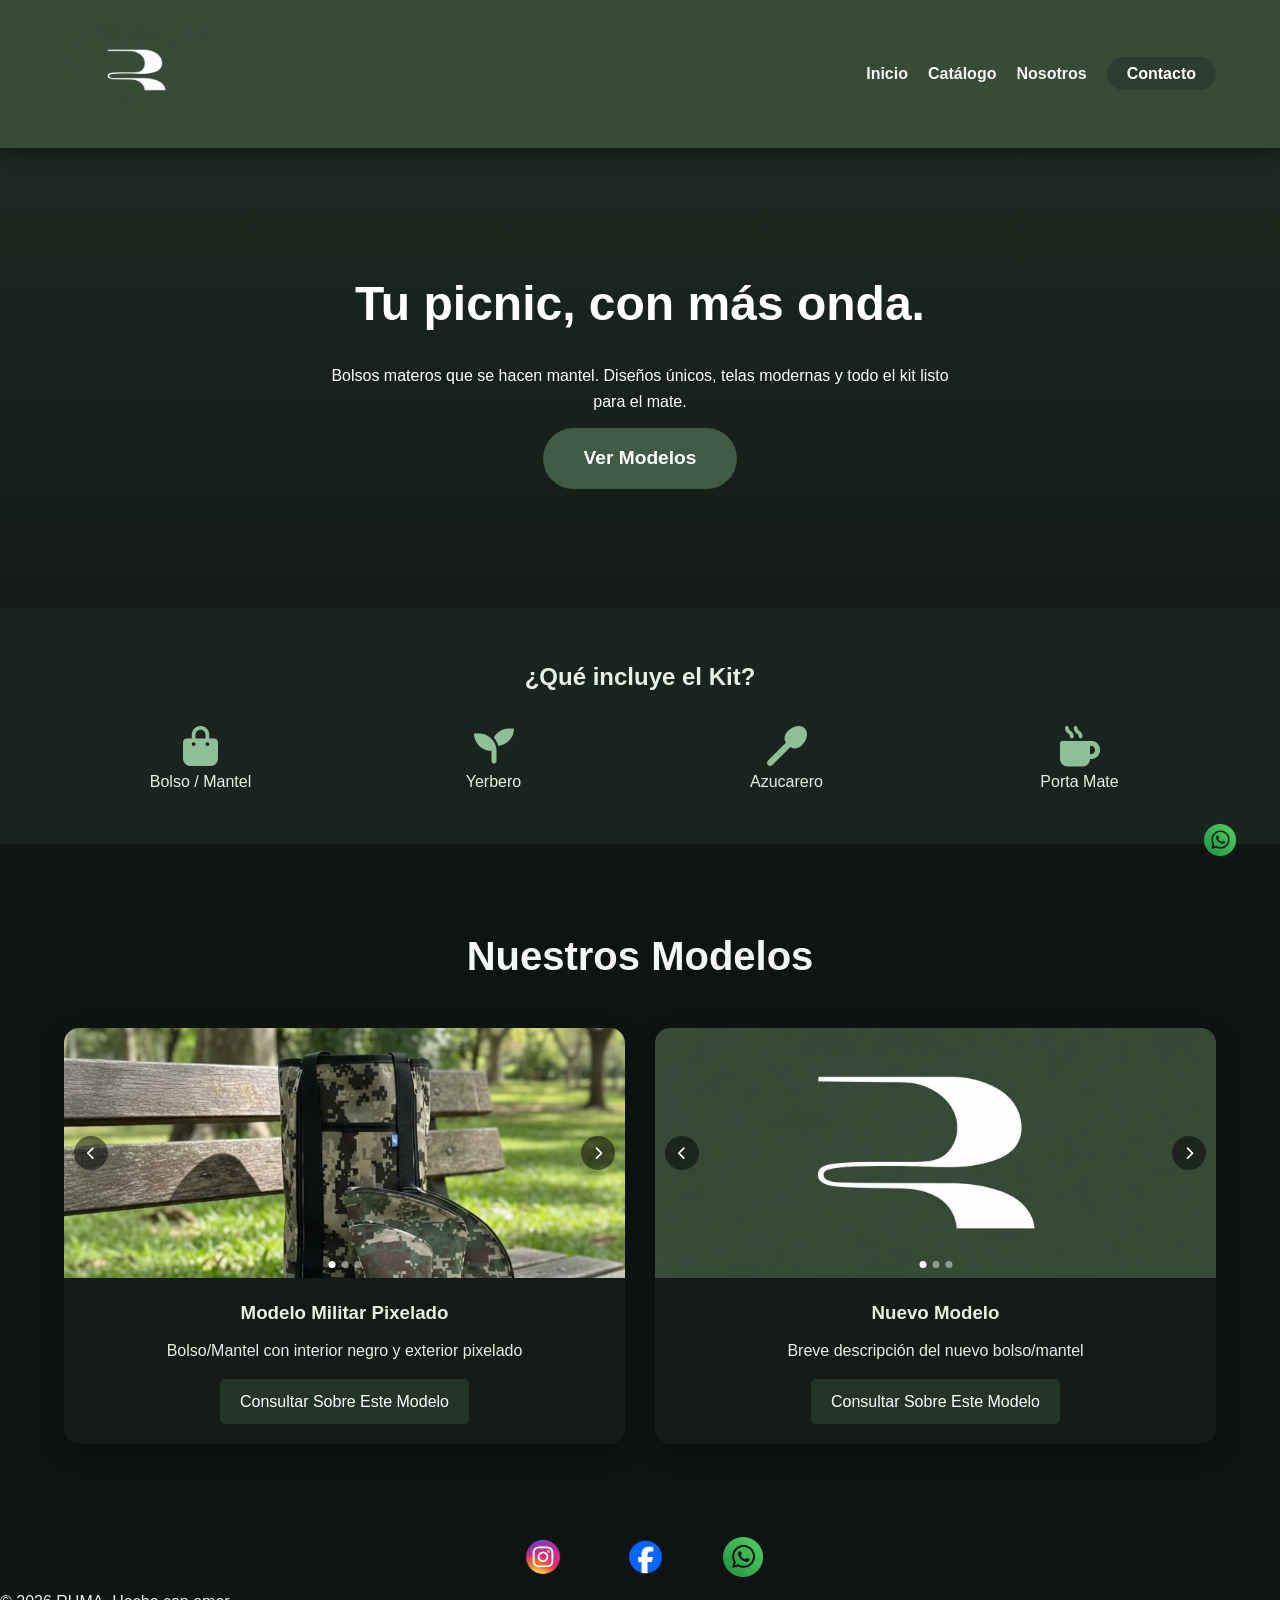
==== commit d3e41d20: "Update index.html" ====
--- a/index.html
+++ b/index.html
@@ -67,6 +67,30 @@
                        class="btn-card" target="_blank">Consultar Sobre Este Modelo</a>
                 </div>
             </div>
+
+            <!-- NUEVO PRODUCTO (Marcador de posición) -->
+            <div class="card" data-detail="Descripción detallada del nuevo modelo aquí">
+                <div class="card-img card-slider" data-slider>
+                    <div class="slider-track">
+                        <img src="img/RumaLogoCorto.jpeg" alt="Imagen del nuevo modelo 1">
+                        <img src="img/RumaLogoCorto.jpeg" alt="Imagen del nuevo modelo 2">
+                        <img src="img/RumaLogoCorto.jpeg" alt="Imagen del nuevo modelo 3">
+                    </div>
+                    <button type="button" class="slider-btn slider-prev" aria-label="Imagen anterior">
+                        <i class="fas fa-chevron-left" aria-hidden="true"></i>
+                    </button>
+                    <button type="button" class="slider-btn slider-next" aria-label="Siguiente imagen">
+                        <i class="fas fa-chevron-right" aria-hidden="true"></i>
+                    </button>
+                    <div class="slider-dots" aria-hidden="true"></div>
+                </div>
+                <div class="card-info">
+                    <h3>Nuevo Modelo</h3>
+                    <p>Breve descripción del nuevo bolso/mantel</p>
+                    <a href="https://wa.me/5493834251613?text=Hola! Quiero info del Nuevo Modelo"
+                       class="btn-card" target="_blank">Consultar Sobre Este Modelo</a>
+                </div>
+            </div>
         </div>
     </section>
 
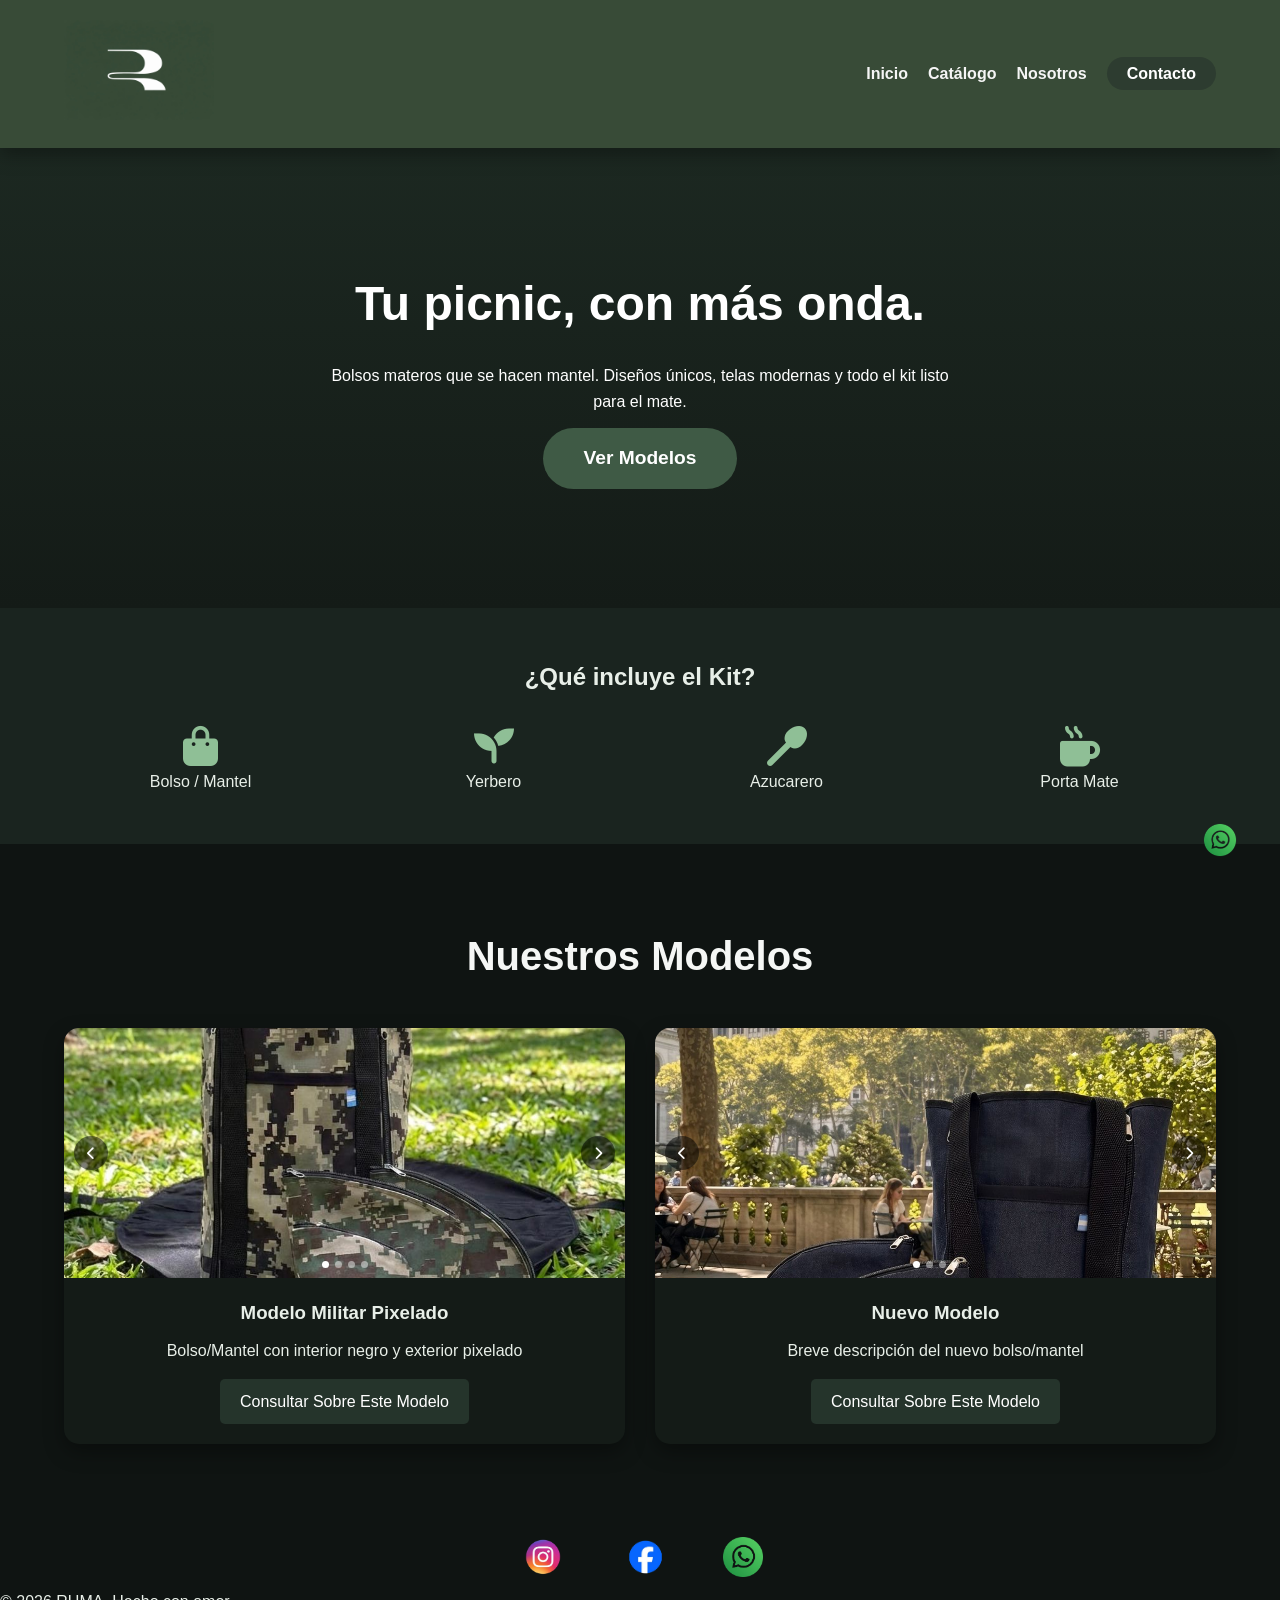
==== commit 2b7d88f0: "agregar producto al catalogo,ordenar carpetas y prueba de trae" ====
--- a/index.html
+++ b/index.html
@@ -45,12 +45,14 @@
     <section id="catalogo" class="catalog">
         <h2 class="section-title">Nuestros Modelos</h2>
         <div class="product-grid">
+           
             <div class="card" data-detail="Diseño moderno y reforzado">
                 <div class="card-img card-slider" data-slider>
                     <div class="slider-track">
-                        <img src="img/bolsoAccesoriosBan.jpeg" alt="Bolso con accesorios Aurora">
-                        <img src="img/Gemini_Generated_Image_e2fsyye2fsyye2fs.png" alt="Detalle del modelo Aurora">
-                        <img src="img/accesoriosBAn.jpeg" alt="Accesorios del modelo Aurora">
+                        <img src="img/productos/PIXELEADO/materoPastoAbierto.jpeg" alt="Bolso con accesorios Aurora">
+                        <img src="img/productos/PIXELEADO/bolsoAccesoriosBan.jpeg" alt="Detalle del modelo Aurora">
+                        <img src="img/productos/PIXELEADO/bolsoBan.jpeg" alt="bolso pixelado">
+                        <img src="img/productos/PIXELEADO/accesoriosBAn.jpeg" alt="Accesorios del modelo Aurora">
                     </div>
                     <button type="button" class="slider-btn slider-prev" aria-label="Imagen anterior">
                         <i class="fas fa-chevron-left" aria-hidden="true"></i>
@@ -72,9 +74,10 @@
             <div class="card" data-detail="Descripción detallada del nuevo modelo aquí">
                 <div class="card-img card-slider" data-slider>
                     <div class="slider-track">
-                        <img src="img/RumaLogoCorto.jpeg" alt="Imagen del nuevo modelo 1">
-                        <img src="img/RumaLogoCorto.jpeg" alt="Imagen del nuevo modelo 2">
-                        <img src="img/RumaLogoCorto.jpeg" alt="Imagen del nuevo modelo 3">
+                        <img src="img/productos/JEAN/bolso+accesorios.jpeg" alt="Imagen del nuevo modelo 1">
+                        <img src="img/productos/JEAN/kit.jpeg" alt="Imagen del nuevo modelo 2">
+                        <img src="img/productos/JEAN/acce.jpeg" alt="Imagen del nuevo modelo 3">
+                        <img src="img/productos/JEAN/bolso.jpeg" alt="">
                     </div>
                     <button type="button" class="slider-btn slider-prev" aria-label="Imagen anterior">
                         <i class="fas fa-chevron-left" aria-hidden="true"></i>
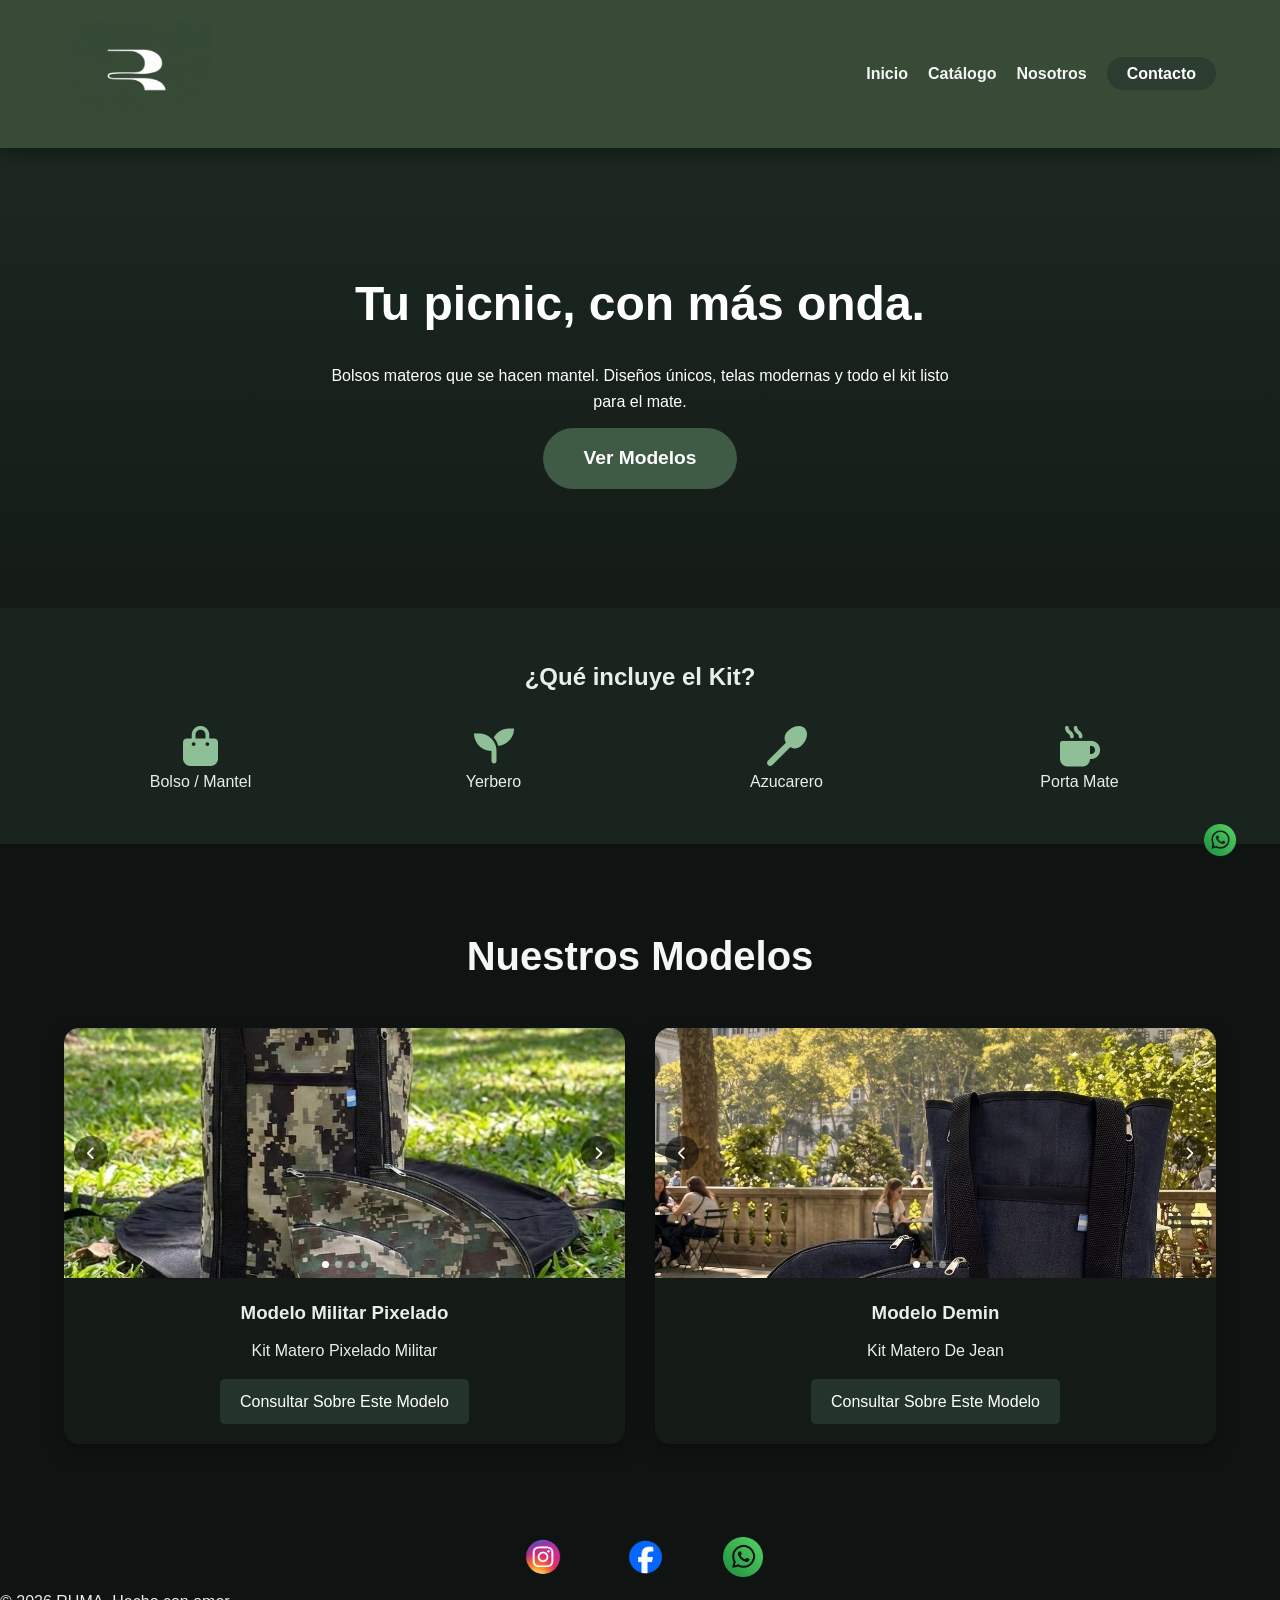
==== commit 460a0f7d: "lustrado" ====
--- a/index.html
+++ b/index.html
@@ -64,14 +64,14 @@
                 </div>
                 <div class="card-info">
                     <h3>Modelo Militar Pixelado</h3>
-                    <p>Bolso/Mantel con interior negro y exterior pixelado</p>
+                    <p>Kit Matero Pixelado Militar</p>
                     <a href="https://wa.me/5493834251613?text=Hola! Quiero info del Modelo Pixeleado Militar"
                        class="btn-card" target="_blank">Consultar Sobre Este Modelo</a>
                 </div>
             </div>
 
-            <!-- NUEVO PRODUCTO (Marcador de posición) -->
-            <div class="card" data-detail="Descripción detallada del nuevo modelo aquí">
+            <!-- NUEVO PRODUCTO (Modelo demin) -->
+            <div class="card" data-detail="Redescubre la tradición del mate con un toque de sofisticación urbana. Presentamos nuestro Kit Matero Urbano de Lujo, un conjunto premium diseñado para el amante del mate contemporáneo que busca estilo, funcionalidad y artesanía superior. Inspirado en los picnics soleados de Bryant Park con vistas icónicas del Empire State Building, este kit es una declaración de intenciones para disfrutar del mate en cualquier lugar de la ciudad.">
                 <div class="card-img card-slider" data-slider>
                     <div class="slider-track">
                         <img src="img/productos/JEAN/bolso+accesorios.jpeg" alt="Imagen del nuevo modelo 1">
@@ -88,9 +88,9 @@
                     <div class="slider-dots" aria-hidden="true"></div>
                 </div>
                 <div class="card-info">
-                    <h3>Nuevo Modelo</h3>
-                    <p>Breve descripción del nuevo bolso/mantel</p>
-                    <a href="https://wa.me/5493834251613?text=Hola! Quiero info del Nuevo Modelo"
+                    <h3>Modelo Demin</h3>
+                    <p>Kit Matero De Jean </p>
+                    <a href="https://wa.me/5493834251613?text=Hola! Quiero info del Modelo Demin"
                        class="btn-card" target="_blank">Consultar Sobre Este Modelo</a>
                 </div>
             </div>
